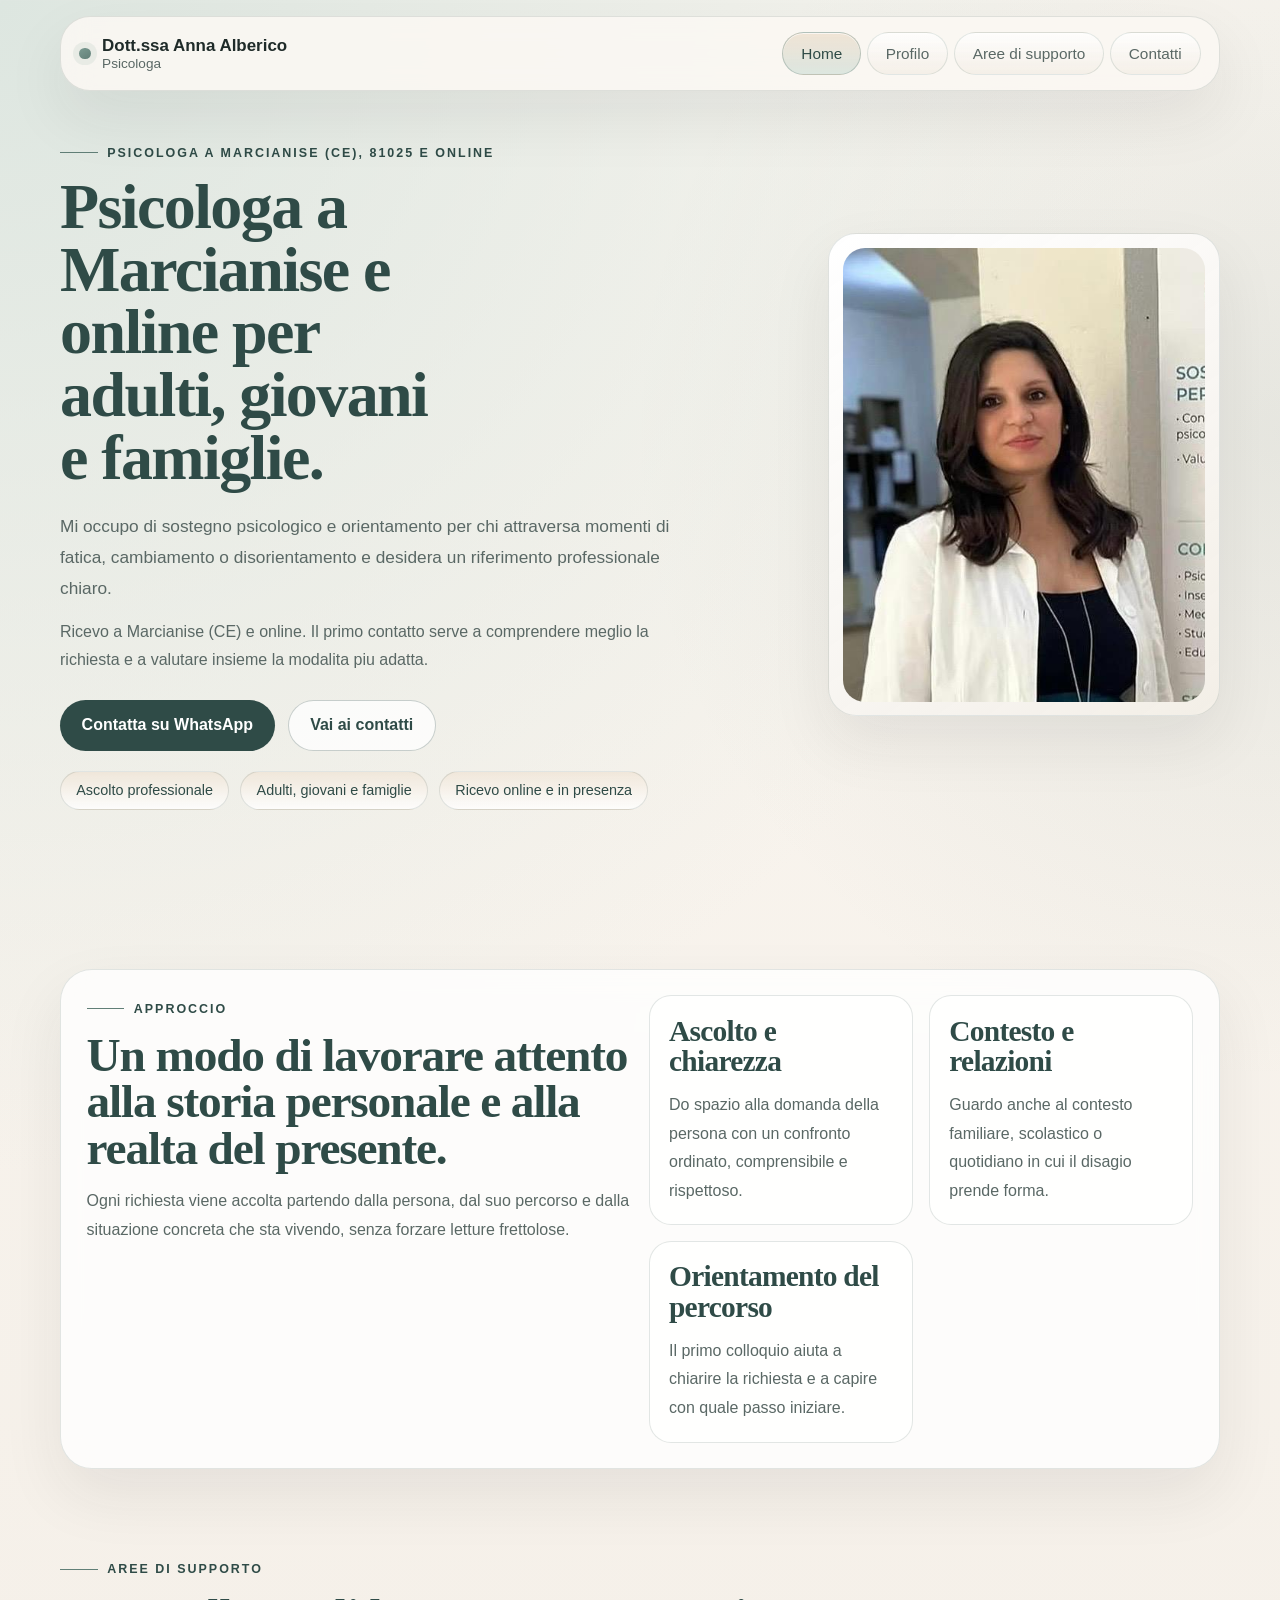
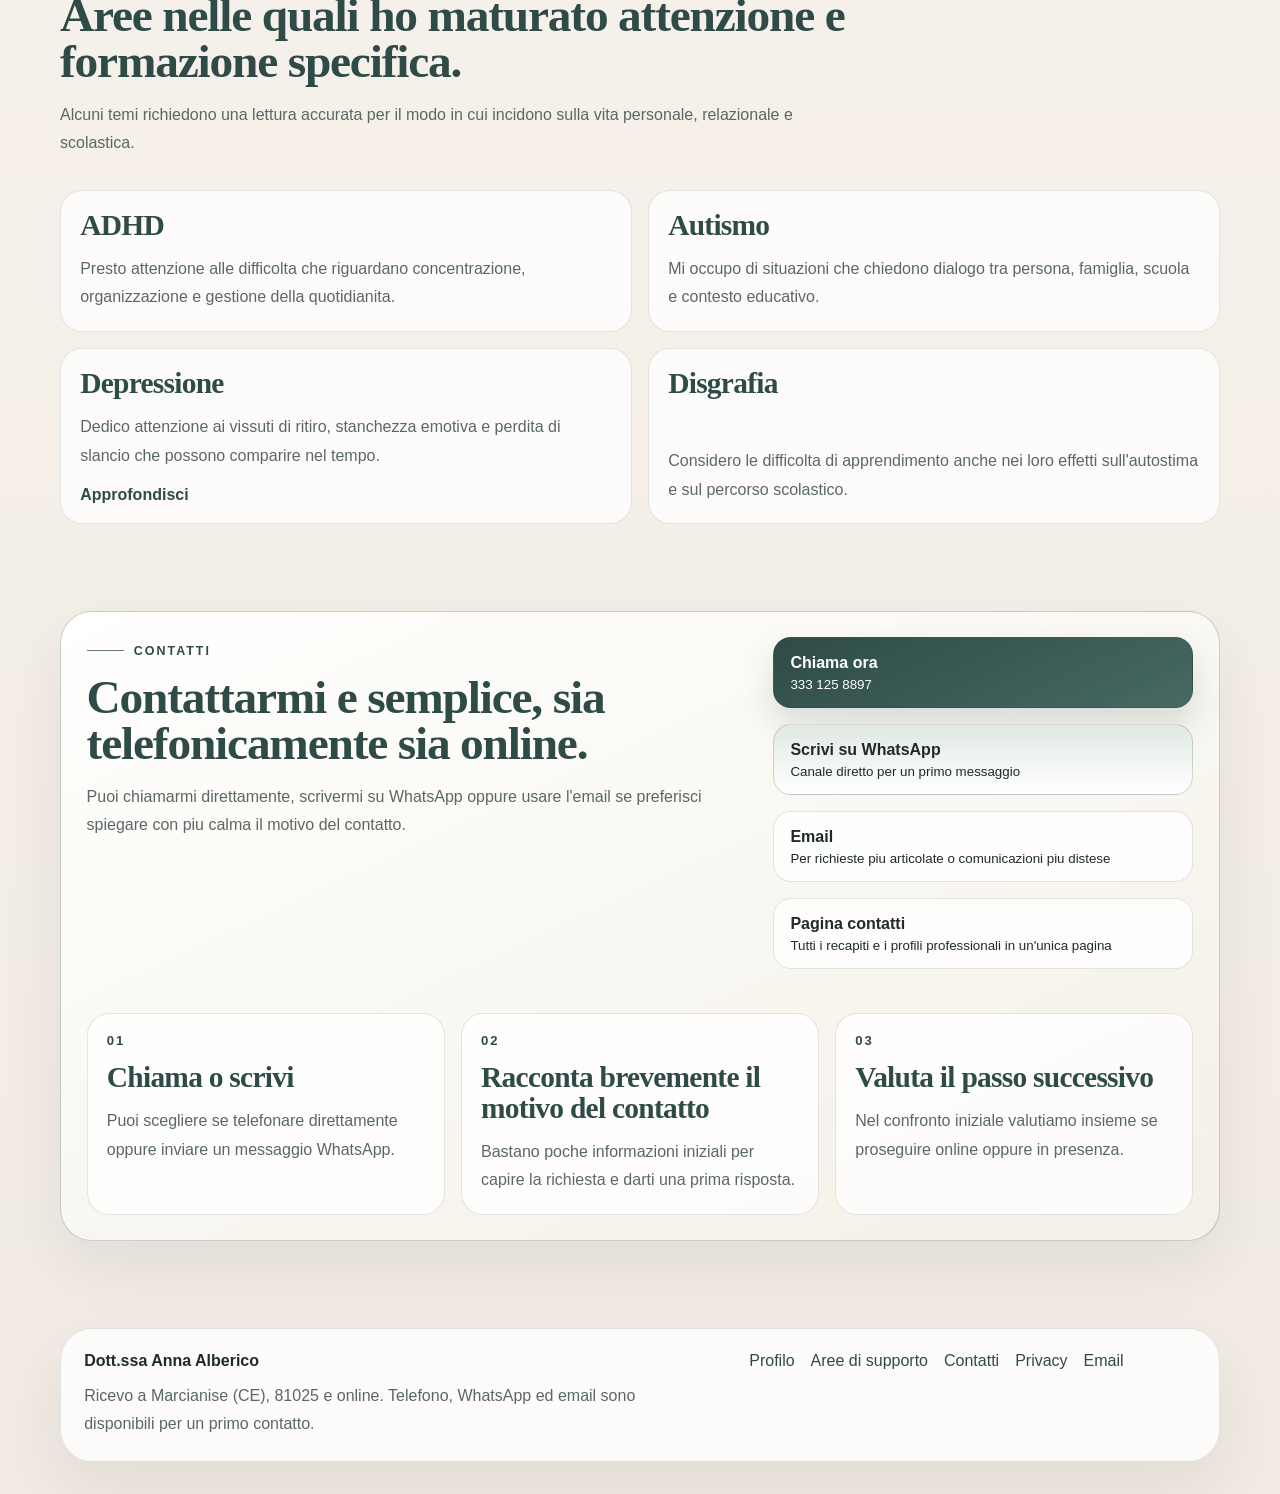
==== index.html @ aedbef0f "initial portfolio website" ====
<!doctype html>
<html lang="it">
  <head>
    <meta charset="utf-8" />
    <meta name="viewport" content="width=device-width, initial-scale=1" />
    <title>Dott.ssa Anna Alberico | Psicologa a Marcianise (CE) e online</title>
    <meta
      name="description"
      content="Psicologa a Marcianise (CE) e online. Approccio professionale, aree di supporto e contatti diretti della Dott.ssa Anna Alberico."
    />
    <link rel="canonical" href="https://dottssaannaalberico.it/" />
    <meta property="og:type" content="website" />
    <meta property="og:site_name" content="Dott.ssa Anna Alberico" />
    <meta property="og:title" content="Dott.ssa Anna Alberico | Psicologa a Marcianise (CE) e online" />
    <meta
      property="og:description"
      content="Presentazione professionale, aree di supporto e contatti diretti della Dott.ssa Anna Alberico."
    />
    <meta property="og:url" content="https://dottssaannaalberico.it/" />
    <meta property="og:image" content="https://dottssaannaalberico.it/images/og-cover.jpg" />
    <meta name="twitter:card" content="summary_large_image" />
    <meta name="theme-color" content="#f4efe7" />
    <link rel="icon" href="favicon.svg" type="image/svg+xml" />
    <link rel="stylesheet" href="assets/styles.css" />
    <script type="application/ld+json">
      {
        "@context": "https://schema.org",
        "@type": "ProfessionalService",
        "name": "Dott.ssa Anna Alberico",
        "description": "Psicologa a Marcianise (CE) e online. Approccio professionale, aree di supporto e contatti diretti.",
        "url": "https://dottssaannaalberico.it/",
        "areaServed": ["Marcianise", "Caserta", "Online"],
        "telephone": "+393331258897",
        "email": "dottoressaalberico@gmail.com",
        "provider": {
          "@type": "Person",
          "name": "Dott.ssa Anna Alberico",
          "jobTitle": "Psicologa"
        }
      }
    </script>
  </head>
  <body>
    <div class="site-shell">
      <header class="site-header">
        <div class="container site-header__inner">
          <a class="brand" href="index.html">
            <span class="brand__text">
              <strong>Dott.ssa Anna Alberico</strong>
              <small>Psicologa</small>
            </span>
          </a>
          <nav class="nav" aria-label="Navigazione principale">
            <a href="index.html" aria-current="page">Home</a>
            <a href="profilo.html">Profilo</a>
            <a href="aree-di-supporto.html">Aree di supporto</a>
            <a href="contatti.html">Contatti</a>
          </nav>
        </div>
      </header>

      <main>
        <section class="hero">
          <div class="container hero__grid">
            <div class="hero__content">
              <p class="eyebrow">Psicologa a Marcianise (CE), 81025 e online</p>
              <h1 class="hero-title">Psicologa a Marcianise e online per adulti, giovani e famiglie.</h1>
              <p class="hero__lead">
                Mi occupo di sostegno psicologico e orientamento per chi attraversa momenti di fatica, cambiamento o
                disorientamento e desidera un riferimento professionale chiaro.
              </p>
              <p class="hero__body">
                Ricevo a Marcianise (CE) e online. Il primo contatto serve a comprendere meglio la richiesta e a
                valutare insieme la modalita piu adatta.
              </p>

              <div class="actions">
                <a class="button button--primary" href="https://wa.me/393331258897" target="_blank" rel="noreferrer">
                  Contatta su WhatsApp
                </a>
                <a class="button button--ghost" href="contatti.html">Vai ai contatti</a>
              </div>

              <div class="pill-row">
                <span class="pill">Ascolto professionale</span>
                <span class="pill">Adulti, giovani e famiglie</span>
                <span class="pill">Ricevo online e in presenza</span>
              </div>
            </div>

            <div class="hero__visual">
              <div class="hero__portrait">
                <img
                  src="images/anna-alberico-portrait.jpeg"
                  alt="Ritratto professionale della Dott.ssa Anna Alberico"
                  width="519"
                  height="594"
                />
              </div>
            </div>
          </div>
        </section>

        <section class="section">
          <div class="container section-card grid grid-two section-split">
            <div class="section-header">
              <p class="eyebrow">Approccio</p>
              <h2 class="section-title">Un modo di lavorare attento alla storia personale e alla realta del presente.</h2>
              <p class="section-lead">
                Ogni richiesta viene accolta partendo dalla persona, dal suo percorso e dalla situazione concreta che
                sta vivendo, senza forzare letture frettolose.
              </p>
            </div>

            <div class="feature-grid">
              <article class="subtle-card">
                <h3>Ascolto e chiarezza</h3>
                <p>Do spazio alla domanda della persona con un confronto ordinato, comprensibile e rispettoso.</p>
              </article>
              <article class="subtle-card">
                <h3>Contesto e relazioni</h3>
                <p>Guardo anche al contesto familiare, scolastico o quotidiano in cui il disagio prende forma.</p>
              </article>
              <article class="subtle-card">
                <h3>Orientamento del percorso</h3>
                <p>Il primo colloquio aiuta a chiarire la richiesta e a capire con quale passo iniziare.</p>
              </article>
            </div>
          </div>
        </section>

        <section class="section">
          <div class="container">
            <div class="section-header">
              <p class="eyebrow">Aree di supporto</p>
              <h2 class="section-title">Aree nelle quali ho maturato attenzione e formazione specifica.</h2>
              <p class="section-lead">
                Alcuni temi richiedono una lettura accurata per il modo in cui incidono sulla vita personale,
                relazionale e scolastica.
              </p>
            </div>

            <div class="support-grid support-grid--home">
              <article class="support-card">
                <h3>ADHD</h3>
                <p>Presto attenzione alle difficolta che riguardano concentrazione, organizzazione e gestione della quotidianita.</p>
              </article>
              <article class="support-card">
                <h3>Autismo</h3>
                <p>Mi occupo di situazioni che chiedono dialogo tra persona, famiglia, scuola e contesto educativo.</p>
              </article>
              <article class="support-card">
                <h3>Depressione</h3>
                <p>Dedico attenzione ai vissuti di ritiro, stanchezza emotiva e perdita di slancio che possono comparire nel tempo.</p>
                <a class="mini-link" href="aree-di-supporto.html#depressione">Approfondisci</a>
              </article>
              <article class="support-card">
                <h3>Disgrafia</h3>
                <p>Considero le difficolta di apprendimento anche nei loro effetti sull'autostima e sul percorso scolastico.</p>
              </article>
            </div>
          </div>
        </section>

        <section class="section">
          <div class="container">
            <div class="contact-panel">
              <div>
                <p class="eyebrow">Contatti</p>
                <h2 class="section-title">Contattarmi e semplice, sia telefonicamente sia online.</h2>
                <p class="section-lead">
                  Puoi chiamarmi direttamente, scrivermi su WhatsApp oppure usare l'email se preferisci spiegare con
                  piu calma il motivo del contatto.
                </p>
              </div>

              <div class="contact-links">
                <a class="contact-link contact-link--primary" href="tel:+393331258897">
                  <span>Chiama ora</span>
                  <small>333 125 8897</small>
                </a>
                <a class="contact-link contact-link--secondary" href="https://wa.me/393331258897" target="_blank" rel="noreferrer">
                  <span>Scrivi su WhatsApp</span>
                  <small>Canale diretto per un primo messaggio</small>
                </a>
                <a class="contact-link" href="mailto:dottoressaalberico@gmail.com">
                  <span>Email</span>
                  <small>Per richieste piu articolate o comunicazioni piu distese</small>
                </a>
                <a class="contact-link" href="contatti.html">
                  <span>Pagina contatti</span>
                  <small>Tutti i recapiti e i profili professionali in un'unica pagina</small>
                </a>
              </div>

              <div class="process-strip" aria-label="Come avviene il primo contatto">
                <article class="process-step">
                  <strong>01</strong>
                  <h3>Chiama o scrivi</h3>
                  <p>Puoi scegliere se telefonare direttamente oppure inviare un messaggio WhatsApp.</p>
                </article>
                <article class="process-step">
                  <strong>02</strong>
                  <h3>Racconta brevemente il motivo del contatto</h3>
                  <p>Bastano poche informazioni iniziali per capire la richiesta e darti una prima risposta.</p>
                </article>
                <article class="process-step">
                  <strong>03</strong>
                  <h3>Valuta il passo successivo</h3>
                  <p>Nel confronto iniziale valutiamo insieme se proseguire online oppure in presenza.</p>
                </article>
              </div>
            </div>
          </div>
        </section>
      </main>

      <footer class="site-footer">
        <div class="container site-footer__inner">
          <div>
            <p class="site-footer__title">Dott.ssa Anna Alberico</p>
            <p class="site-footer__copy">
              Ricevo a Marcianise (CE), 81025 e online. Telefono, WhatsApp ed email sono disponibili per un primo contatto.
            </p>
          </div>

          <div class="site-footer__links" aria-label="Collegamenti utili">
            <a href="profilo.html">Profilo</a>
            <a href="aree-di-supporto.html">Aree di supporto</a>
            <a href="contatti.html">Contatti</a>
            <a href="privacy.html">Privacy</a>
            <a href="mailto:dottoressaalberico@gmail.com">Email</a>
          </div>
        </div>
      </footer>
    </div>
  </body>
</html>
---- assets/styles.css ----
:root {
  --bg: #f4efe7;
  --bg-soft: #fbf8f2;
  --surface: rgba(255, 255, 255, 0.78);
  --surface-strong: #fffdfa;
  --line: rgba(74, 99, 93, 0.16);
  --line-strong: rgba(47, 75, 71, 0.26);
  --text: #1f2b29;
  --text-muted: #5a6865;
  --accent: #617f77;
  --accent-deep: #2f4b47;
  --accent-soft: #dbe5df;
  --accent-warm: #efe2d2;
  --accent-sage-strong: #7c9b92;
  --shadow: 0 26px 62px rgba(32, 44, 41, 0.08);
  --container: 1160px;
  --radius-xl: 32px;
  --radius-lg: 24px;
  --radius-md: 18px;
  --radius-sm: 12px;
  --space-1: 0.5rem;
  --space-2: 0.75rem;
  --space-3: 1rem;
  --space-4: 1.5rem;
  --space-5: 2rem;
  --space-6: 3rem;
  --space-7: 4.5rem;
  --font-sans: Aptos, "Segoe UI Variable", "Segoe UI", "Helvetica Neue", sans-serif;
  --font-serif: "Iowan Old Style", Baskerville, Georgia, serif;
}

* {
  box-sizing: border-box;
}

html {
  scroll-behavior: smooth;
}

body {
  margin: 0;
  min-width: 320px;
  overflow-x: clip;
  color: var(--text);
  font-family: var(--font-sans);
  background:
    radial-gradient(circle at top left, rgba(219, 229, 223, 0.94), transparent 35%),
    radial-gradient(circle at right 14%, rgba(97, 127, 119, 0.12), transparent 22%),
    linear-gradient(180deg, #faf6f0 0%, #f1ebe3 100%);
}

body::before {
  content: "";
  position: fixed;
  inset: 0;
  pointer-events: none;
  opacity: 0.32;
  background-image:
    linear-gradient(rgba(255, 255, 255, 0.22) 1px, transparent 1px),
    linear-gradient(90deg, rgba(255, 255, 255, 0.22) 1px, transparent 1px);
  background-size: 44px 44px;
  mask-image: linear-gradient(180deg, rgba(0, 0, 0, 0.44), transparent 84%);
}

a {
  color: inherit;
  text-decoration: none;
}

img,
video {
  display: block;
  width: 100%;
  max-width: 100%;
}

button,
a {
  -webkit-tap-highlight-color: transparent;
}

:focus-visible {
  outline: 3px solid rgba(97, 127, 119, 0.5);
  outline-offset: 4px;
}

.site-shell {
  position: relative;
}

.container {
  width: min(calc(100% - 2rem), var(--container));
  margin: 0 auto;
}

.section {
  padding: clamp(3.25rem, 8vw, 5.4rem) 0;
}

.section + .section {
  padding-top: 0;
}

.section-card,
.contact-panel,
.page-hero__shell,
.site-footer__inner,
.site-header__inner {
  border: 1px solid var(--line);
  background: var(--surface);
  box-shadow: var(--shadow);
  backdrop-filter: blur(14px);
}

.section-card,
.contact-panel,
.page-hero__shell,
.site-footer__inner,
.not-found-card {
  border-radius: var(--radius-xl);
}

.section-card,
.page-hero__shell {
  padding: clamp(1.4rem, 2vw, 1.9rem);
}

.eyebrow {
  display: inline-flex;
  align-items: center;
  gap: 0.6rem;
  margin: 0 0 var(--space-3);
  color: var(--accent-deep);
  font-size: 0.78rem;
  font-weight: 800;
  letter-spacing: 0.16em;
  text-transform: uppercase;
}

.eyebrow::before {
  content: "";
  width: 2.35rem;
  height: 1px;
  background: var(--accent);
}

.section-title,
.hero-title,
.card-title,
.page-hero__title,
.subtle-card h3,
.support-card h3,
.info-card h3,
.legal-block h2,
.contact-note h2,
.profile-copy h2,
.process-step h3 {
  margin: 0;
  font-family: var(--font-serif);
  letter-spacing: -0.025em;
  color: var(--accent-deep);
}

.hero-title,
.section-title,
.page-hero__title,
.support-spotlight__copy h2 {
  line-height: 0.98;
}

.section-title {
  font-size: clamp(2rem, 3.7vw, 3.45rem);
}

.hero-title {
  max-width: 12ch;
  font-size: clamp(2.65rem, 5vw, 4.55rem);
}

.page-hero__title {
  font-size: clamp(2.2rem, 4vw, 3.7rem);
}

.section-lead,
.body-copy,
.muted,
.hero__lead,
.hero__body,
.support-spotlight__copy p,
.subtle-card p,
.support-card p,
.info-card p,
.legal-block p,
.legal-block li,
.profile-copy p,
.contact-note p,
.process-step p {
  color: var(--text-muted);
  line-height: 1.78;
}

.section-lead {
  max-width: 48rem;
  margin: 1rem 0 0;
}

.section-lead--tight {
  margin-top: 0.9rem;
}

.body-copy,
.hero__body,
.support-spotlight__copy p,
.subtle-card p,
.support-card p,
.info-card p,
.legal-block p,
.profile-copy p,
.contact-note p,
.process-step p {
  margin: 0.9rem 0 0;
}

.hero__lead {
  max-width: 40rem;
  margin: 1.35rem 0 0;
  font-size: clamp(1rem, 1.4vw, 1.08rem);
}

.hero__body {
  max-width: 38rem;
}

.grid {
  display: grid;
  gap: 1.1rem;
}

.grid-two {
  grid-template-columns: repeat(2, minmax(0, 1fr));
}

.stack {
  display: grid;
  gap: 1rem;
}

.section-split {
  align-items: start;
}

.site-header {
  position: sticky;
  top: 0;
  z-index: 20;
  padding: 1rem 0 0;
}

.site-header__inner {
  display: flex;
  align-items: center;
  justify-content: space-between;
  gap: 1rem;
  padding: 0.95rem 1.15rem;
  border-radius: 30px;
  background: rgba(251, 248, 243, 0.88);
}

.brand {
  display: inline-flex;
  align-items: center;
  gap: 0.72rem;
  min-width: 0;
}

.brand::before {
  content: "";
  width: 0.7rem;
  height: 0.7rem;
  flex: 0 0 0.7rem;
  border-radius: 50%;
  background: linear-gradient(145deg, var(--accent-sage-strong), var(--accent));
  box-shadow: 0 0 0 6px rgba(124, 155, 146, 0.12);
}

.brand__text {
  display: flex;
  flex-direction: column;
  min-width: 0;
}

.brand__text strong {
  font-size: 1.06rem;
  font-weight: 800;
}

.brand__text small {
  color: var(--text-muted);
  font-size: 0.85rem;
}

.nav {
  display: inline-flex;
  align-items: center;
  justify-content: flex-end;
  gap: 0.35rem;
  flex-wrap: wrap;
  min-width: 0;
}

.nav a {
  padding: 0.8rem 1.12rem;
  border-radius: 999px;
  border: 1px solid rgba(97, 127, 119, 0.18);
  background: linear-gradient(180deg, rgba(255, 255, 255, 0.78), rgba(244, 239, 231, 0.92));
  color: var(--text-muted);
  font-size: 0.96rem;
  line-height: 1;
  white-space: nowrap;
  transition:
    color 180ms ease,
    background 180ms ease,
    border-color 180ms ease;
}

.nav a:hover,
.nav a[aria-current="page"] {
  color: var(--accent-deep);
  background: linear-gradient(180deg, rgba(239, 226, 210, 0.9), rgba(219, 229, 223, 0.96));
  border-color: rgba(97, 127, 119, 0.34);
  box-shadow: inset 0 1px 0 rgba(255, 255, 255, 0.65);
}

.hero {
  padding: clamp(2rem, 5vw, 3rem) 0 var(--space-7);
}

.hero__grid,
.editorial-split,
.contact-panel,
.legal-layout,
.profile-intro,
.support-spotlight,
.contact-page-grid {
  display: grid;
  gap: clamp(1.25rem, 3vw, 2.5rem);
}

.hero__grid {
  grid-template-columns: minmax(0, 1.18fr) minmax(320px, 420px);
  align-items: center;
}

.hero__content {
  min-width: 0;
}

.actions {
  display: flex;
  flex-wrap: wrap;
  gap: 0.8rem;
  margin-top: 1.6rem;
}

.button {
  display: inline-flex;
  align-items: center;
  justify-content: center;
  min-height: 3.15rem;
  padding: 0.9rem 1.35rem;
  border-radius: 999px;
  font-weight: 700;
  text-align: center;
  transition:
    transform 180ms ease,
    background 180ms ease,
    color 180ms ease,
    border-color 180ms ease;
}

.button:hover {
  transform: translateY(-2px);
}

.button--primary {
  background: var(--accent-deep);
  color: white;
}

.button--ghost {
  border: 1px solid var(--line-strong);
  background: rgba(255, 255, 255, 0.76);
  color: var(--accent-deep);
}

.pill-row {
  display: flex;
  flex-wrap: wrap;
  gap: 0.7rem;
  margin-top: 1.25rem;
}

.pill {
  display: inline-flex;
  align-items: center;
  gap: 0.35rem;
  padding: 0.68rem 0.95rem;
  border: 1px solid var(--line);
  border-radius: 999px;
  background: linear-gradient(180deg, rgba(239, 226, 210, 0.65), rgba(255, 255, 255, 0.82));
  color: var(--accent-deep);
  font-size: 0.9rem;
}

.hero__visual,
.media-frame {
  position: relative;
  overflow: hidden;
  border: 1px solid var(--line);
  border-radius: 28px;
  background:
    linear-gradient(145deg, rgba(255, 255, 255, 0.92), rgba(241, 236, 228, 0.84)),
    var(--surface);
  box-shadow: var(--shadow);
}

.hero__visual {
  justify-self: end;
  width: 100%;
  max-width: 392px;
  padding: 0.85rem;
}

.hero__portrait,
.media-frame img {
  border-radius: 22px;
}

.hero__portrait {
  overflow: hidden;
  aspect-ratio: 4 / 5;
}

.hero__portrait img {
  height: 100%;
  max-height: 530px;
  object-fit: cover;
  object-position: center 16%;
}

.section-header {
  max-width: 56rem;
}

.feature-grid,
.support-grid,
.contact-links,
.contact-list,
.legal-layout,
.process-strip {
  display: grid;
  gap: 1rem;
}

.feature-grid {
  align-self: stretch;
}

.feature-grid,
.support-grid,
.legal-layout {
  grid-template-columns: repeat(2, minmax(0, 1fr));
}

.support-grid--home {
  margin-top: 2rem;
}

.subtle-card,
.support-card,
.info-card,
.contact-item,
.legal-block,
.process-step,
.contact-note {
  height: 100%;
  padding: 1.2rem;
  border: 1px solid var(--line);
  border-radius: 22px;
  background: rgba(255, 255, 255, 0.76);
}

.subtle-card,
.support-card,
.info-card,
.process-step {
  display: flex;
  flex-direction: column;
}

.subtle-card h3,
.support-card h3,
.info-card h3,
.contact-note h2,
.profile-copy h2,
.process-step h3 {
  font-size: clamp(1.45rem, 2.3vw, 1.95rem);
  line-height: 1.04;
}

.list-clean {
  display: grid;
  gap: 0.85rem;
  list-style: none;
  margin: 1rem 0 0;
  padding: 0;
}

.list-clean li {
  padding: 0.95rem 1rem;
  border: 1px solid var(--line);
  border-radius: 16px;
  background: rgba(255, 255, 255, 0.72);
  line-height: 1.62;
}

.support-card {
  justify-content: space-between;
  min-height: 100%;
}

.mini-link,
.plain-link {
  display: inline-flex;
  align-items: center;
  gap: 0.45rem;
  margin-top: 1rem;
  color: var(--accent-deep);
  font-weight: 700;
}

.page-hero {
  padding: 2rem 0 0;
}

.page-hero__shell {
  background: rgba(255, 255, 255, 0.78);
}

.profile-intro {
  grid-template-columns: minmax(0, 1.06fr) minmax(280px, 410px);
  align-items: center;
}

.media-frame {
  padding: 0.85rem;
}

.media-frame {
  justify-self: end;
  width: 100%;
  max-width: 410px;
}

.media-frame img {
  aspect-ratio: 4 / 5;
  object-fit: cover;
  object-position: center 18%;
}

.editorial-split,
.support-spotlight {
  grid-template-columns: minmax(0, 1.06fr) minmax(280px, 430px);
  align-items: start;
}

.context-panel,
.focus-panel {
  align-self: stretch;
}

.support-spotlight__copy h2 {
  font-family: var(--font-serif);
  font-size: clamp(2.1rem, 3.6vw, 3.25rem);
  color: var(--accent-deep);
}

.support-spotlight__tags {
  display: flex;
  flex-wrap: wrap;
  gap: 0.65rem;
  margin-top: 1.15rem;
}

.support-spotlight__tags span {
  padding: 0.65rem 0.92rem;
  border-radius: 999px;
  border: 1px solid var(--line);
  background: rgba(255, 255, 255, 0.74);
  color: var(--accent-deep);
  font-size: 0.9rem;
}

.contact-panel {
  grid-template-columns: minmax(0, 1fr) minmax(300px, 420px);
  align-items: start;
  padding: clamp(1.4rem, 2vw, 2rem);
  border-color: var(--line-strong);
  background:
    linear-gradient(155deg, rgba(255, 255, 255, 0.84), rgba(243, 238, 229, 0.9)),
    var(--surface-strong);
}

.contact-link {
  display: flex;
  flex-direction: column;
  gap: 0.35rem;
  padding: 0.95rem 1rem;
  border: 1px solid var(--line);
  border-radius: var(--radius-md);
  background: rgba(255, 255, 255, 0.78);
  min-width: 0;
  transition:
    transform 180ms ease,
    border-color 180ms ease,
    background 180ms ease;
}

.contact-link:hover {
  transform: translateY(-2px);
  border-color: rgba(47, 75, 71, 0.34);
  background: rgba(255, 255, 255, 0.94);
}

.contact-link span {
  font-weight: 700;
}

.contact-link--primary,
.contact-item--primary {
  border-color: rgba(47, 75, 71, 0.28);
  background:
    linear-gradient(155deg, rgba(47, 75, 71, 0.96), rgba(72, 108, 101, 0.92)),
    var(--accent-deep);
  color: white;
  box-shadow: 0 18px 32px rgba(47, 75, 71, 0.16);
}

.contact-link--primary span,
.contact-item--primary span,
.contact-link--primary small,
.contact-item--primary a {
  color: white;
}

.contact-link--secondary,
.contact-item--secondary {
  border-color: rgba(97, 127, 119, 0.28);
  background:
    linear-gradient(180deg, rgba(219, 229, 223, 0.86), rgba(255, 255, 255, 0.94)),
    rgba(255, 255, 255, 0.84);
}

.contact-link small,
.contact-item a {
  overflow-wrap: anywhere;
}

.process-strip {
  grid-column: 1 / -1;
  grid-template-columns: repeat(3, minmax(0, 1fr));
  margin-top: 0.35rem;
}

.process-step strong {
  display: block;
  color: var(--accent-deep);
  font-size: 0.82rem;
  font-weight: 800;
  letter-spacing: 0.14em;
  text-transform: uppercase;
}

.process-step h3 {
  margin-top: 0.85rem;
}

.contact-page-grid {
  grid-template-columns: minmax(0, 1fr) minmax(280px, 380px);
  align-items: start;
}

.contact-item span {
  display: block;
  color: var(--text-muted);
  font-size: 0.84rem;
  letter-spacing: 0.12em;
  text-transform: uppercase;
}

.contact-item a {
  display: inline-block;
  margin-top: 0.55rem;
  color: var(--accent-deep);
  font-size: 1.03rem;
  font-weight: 700;
}

.contact-note {
  padding: 1.35rem;
}

.legal-block ul {
  margin: 1rem 0 0;
  padding-left: 1.1rem;
}

.site-footer {
  padding: 0 0 2rem;
}

.site-footer__inner {
  display: grid;
  grid-template-columns: minmax(0, 1.3fr) minmax(0, 0.9fr);
  gap: 1.25rem;
  padding: 1.45rem;
}

.site-footer__title {
  margin: 0;
  font-weight: 800;
}

.site-footer__copy {
  margin: 0.75rem 0 0;
  max-width: 36rem;
  color: var(--text-muted);
  line-height: 1.74;
}

.site-footer__links {
  display: flex;
  flex-wrap: wrap;
  gap: 0.65rem 1rem;
  align-content: start;
}

.site-footer__links a {
  color: var(--accent-deep);
}

.not-found-card {
  max-width: 52rem;
  margin: 0 auto;
}

@media (max-width: 1080px) {
  .hero__grid {
    grid-template-columns: minmax(0, 1fr) minmax(280px, 380px);
  }

  .feature-grid,
  .support-grid,
  .legal-layout {
    grid-template-columns: 1fr;
  }
}

@media (max-width: 920px) {
  .grid-two,
  .hero__grid,
  .editorial-split,
  .contact-panel,
  .legal-layout,
  .profile-intro,
  .support-spotlight,
  .contact-page-grid,
  .site-footer__inner,
  .feature-grid,
  .support-grid,
  .process-strip {
    grid-template-columns: 1fr;
  }

  .hero {
    padding-bottom: var(--space-6);
  }

  .hero__visual,
  .media-frame {
    justify-self: center;
  }

  .hero__visual {
    max-width: min(100%, 430px);
  }

  .hero-title {
    max-width: 100%;
  }
}

@media (max-width: 780px) {
  .site-header__inner {
    align-items: flex-start;
    flex-direction: column;
    gap: 0.85rem;
    border-radius: 24px;
  }

  .nav {
    width: 100%;
    justify-content: flex-start;
  }

  .nav a {
    padding: 0.68rem 0.95rem;
    font-size: 0.92rem;
  }

  .section-card,
  .contact-panel,
  .page-hero__shell,
  .site-footer__inner,
  .not-found-card {
    padding: 1.25rem;
  }

  .site-footer__inner {
    gap: 1rem;
  }
}

@media (max-width: 560px) {
  .container {
    width: min(calc(100% - 1.25rem), var(--container));
  }

  .section {
    padding: 3rem 0;
  }

  .hero-title {
    font-size: clamp(2.1rem, 9vw, 2.9rem);
  }

  .page-hero__title,
  .section-title,
  .support-spotlight__copy h2 {
    font-size: clamp(1.95rem, 8vw, 2.55rem);
  }

  .hero__lead,
  .section-lead {
    font-size: 0.98rem;
  }

  .actions,
  .pill-row {
    gap: 0.65rem;
  }

  .button,
  .pill {
    width: 100%;
  }

  .hero__visual {
    max-width: min(100%, 340px);
    padding: 0.75rem;
  }

  .subtle-card,
  .support-card,
  .info-card,
  .contact-item,
  .legal-block,
  .process-step,
  .contact-note {
    padding: 1rem;
  }
}
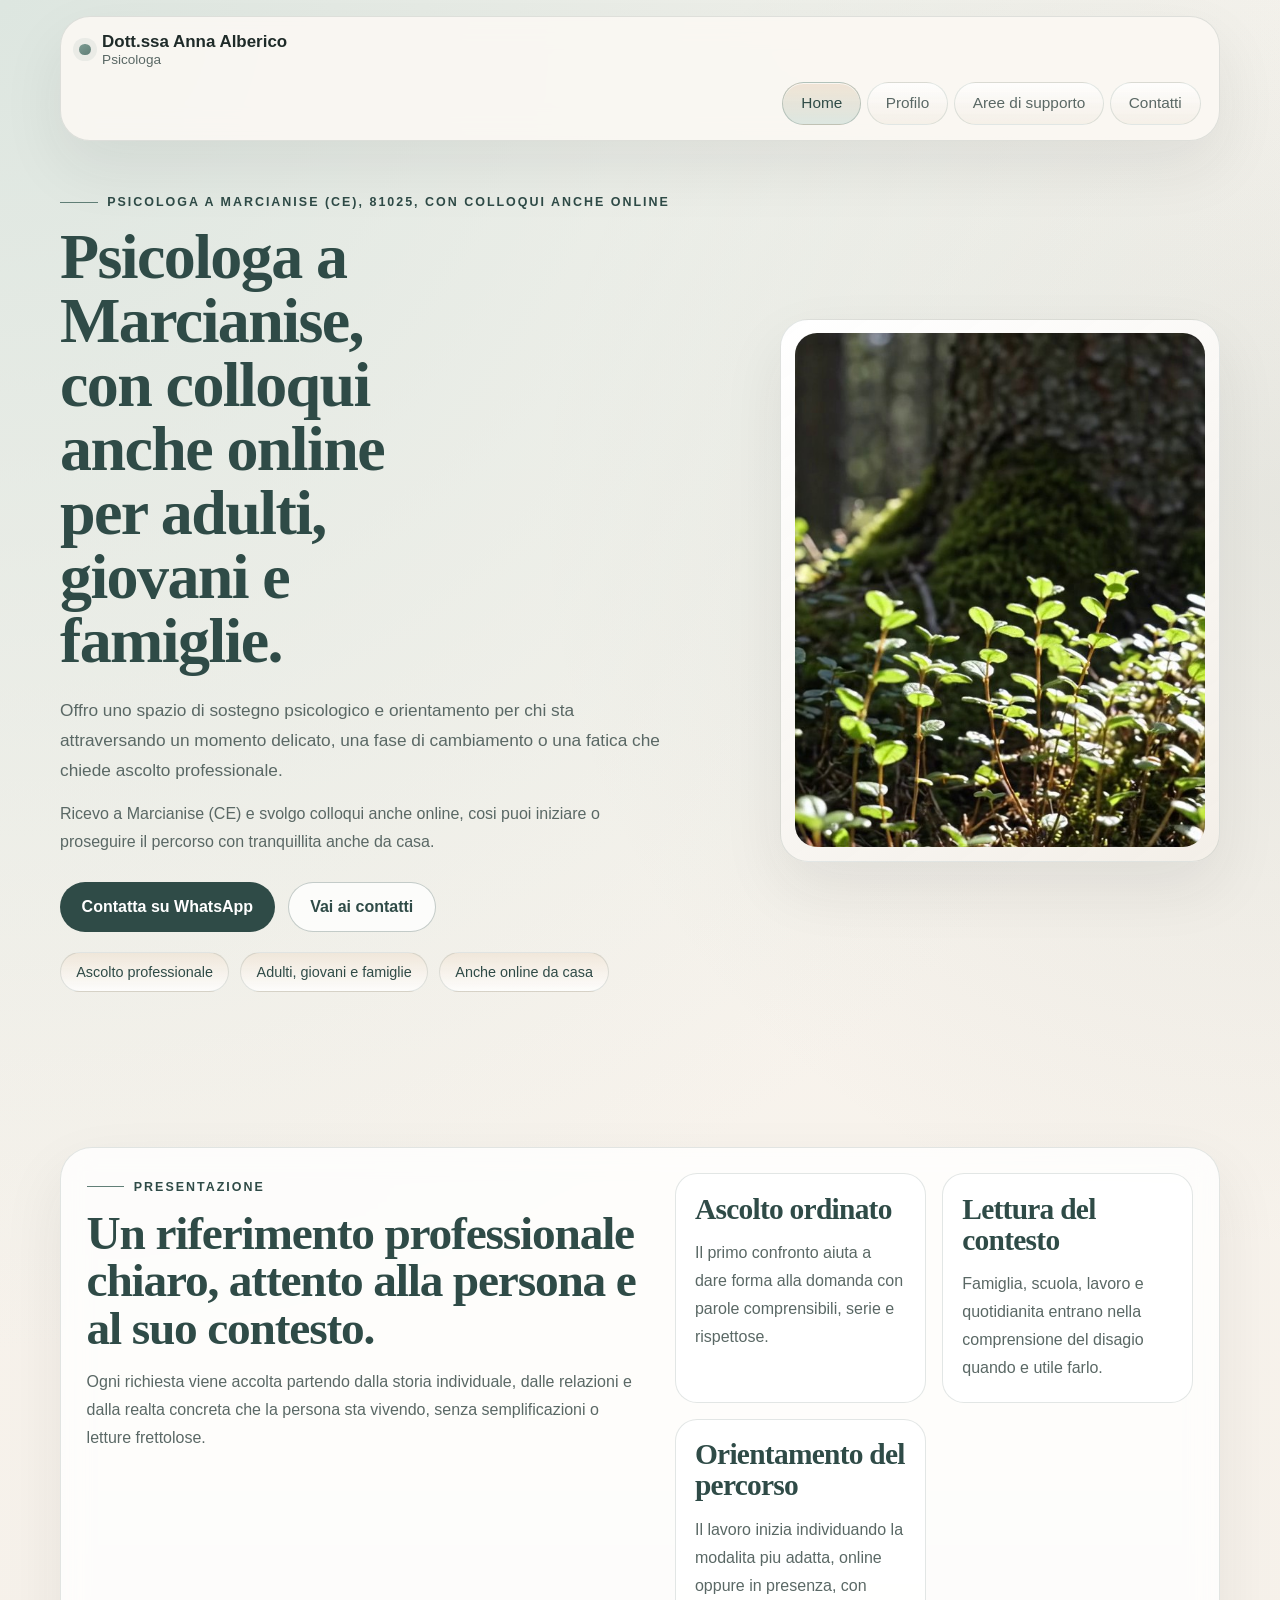
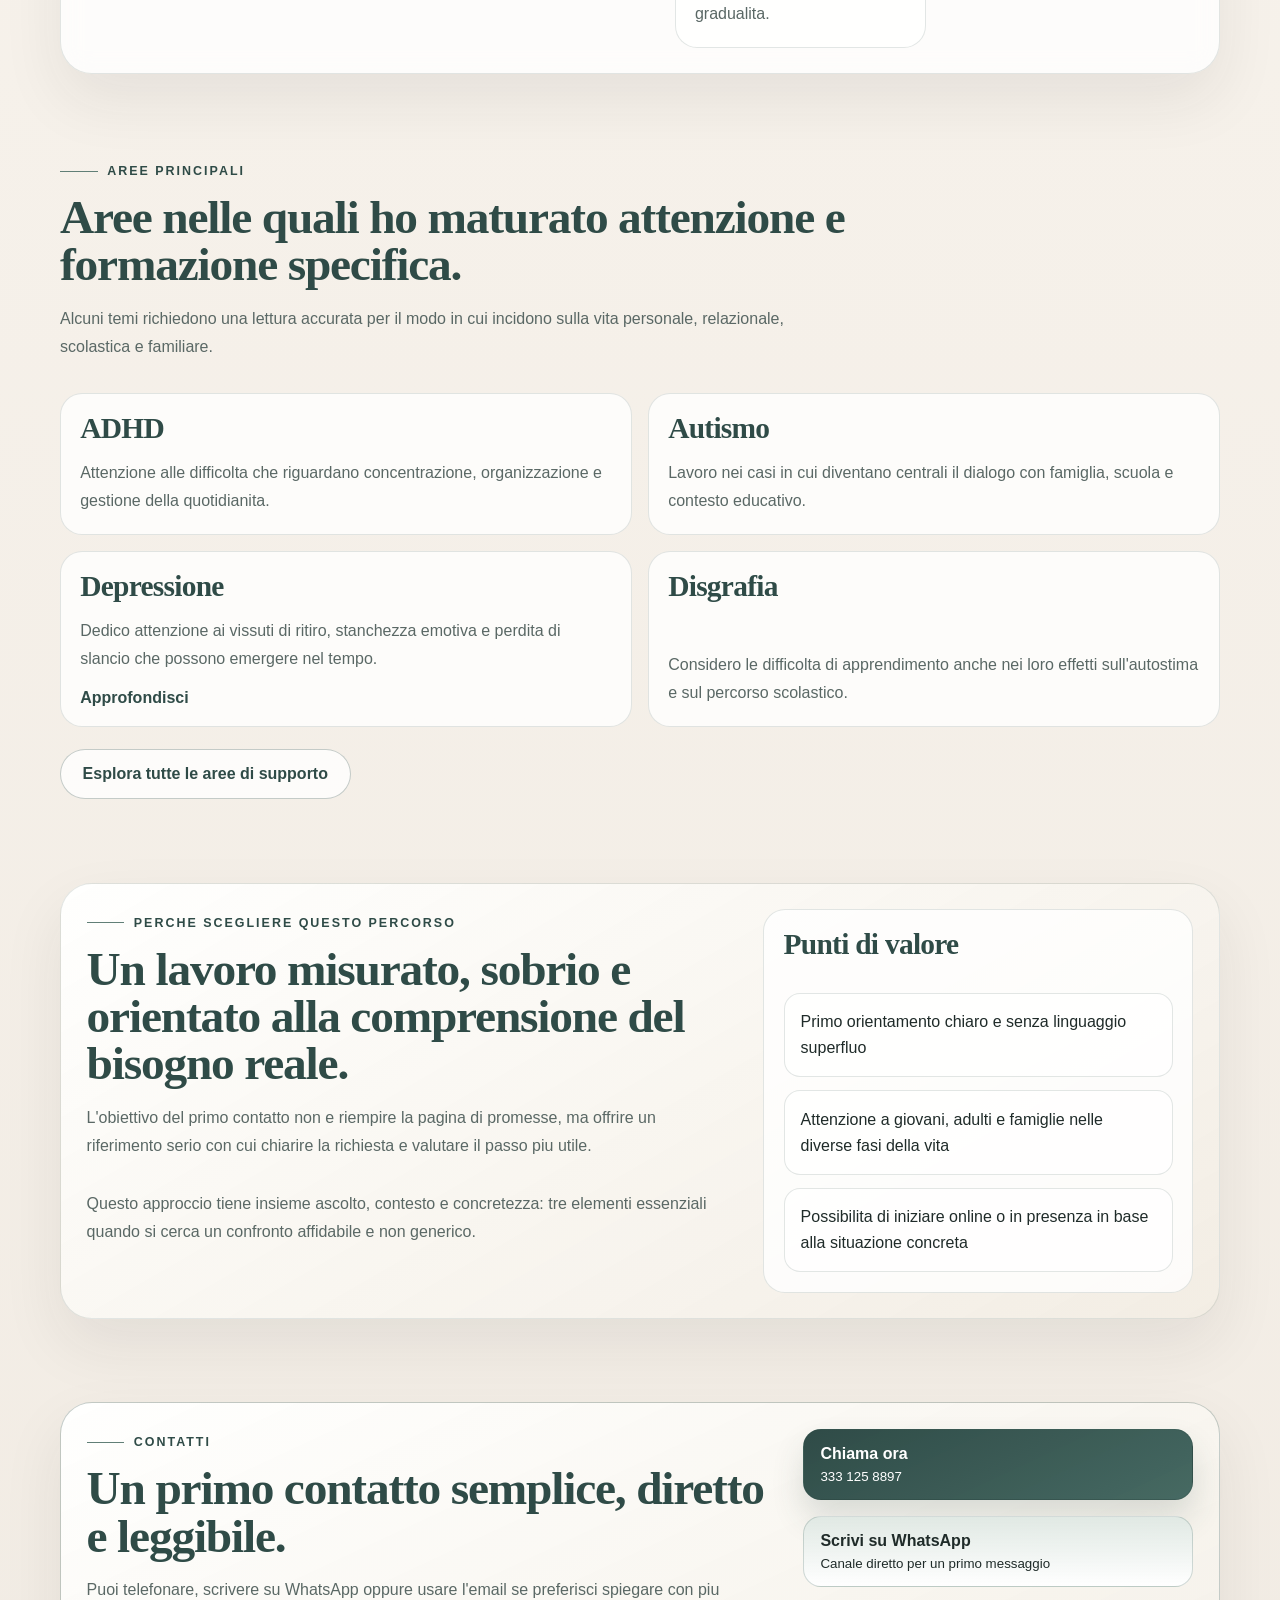
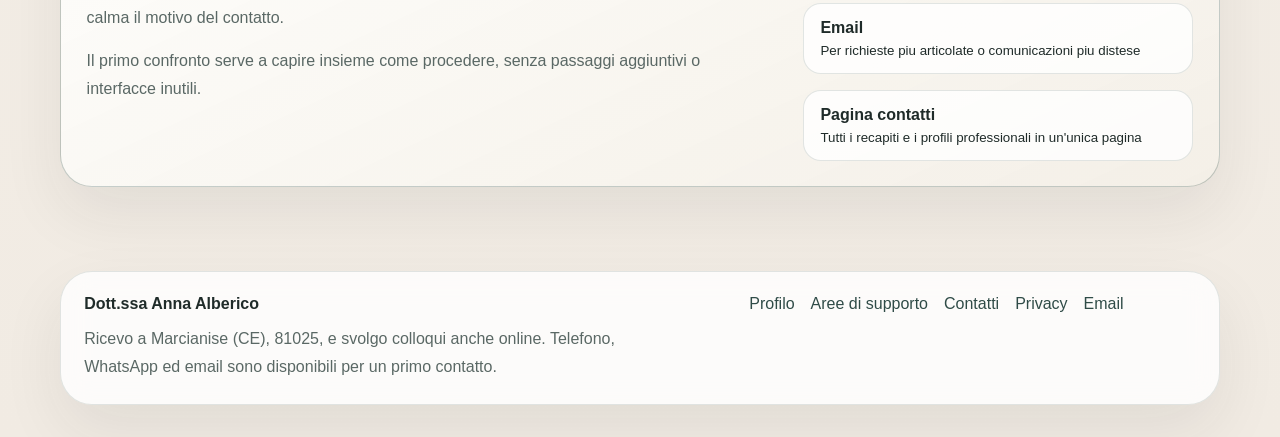
==== commit c40ffe20: "Stabilize routing, mobile layout, and hero video" ====
--- a/index.html
+++ b/index.html
@@ -3,15 +3,15 @@
   <head>
     <meta charset="utf-8" />
     <meta name="viewport" content="width=device-width, initial-scale=1" />
-    <title>Dott.ssa Anna Alberico | Psicologa a Marcianise (CE) e online</title>
+    <title>Dott.ssa Anna Alberico | Psicologa a Marcianise (CE), con colloqui anche online</title>
     <meta
       name="description"
-      content="Psicologa a Marcianise (CE) e online. Approccio professionale, aree di supporto e contatti diretti della Dott.ssa Anna Alberico."
+      content="Psicologa a Marcianise (CE), con colloqui anche online. Approccio professionale, aree di supporto e contatti diretti della Dott.ssa Anna Alberico."
     />
     <link rel="canonical" href="https://dottssaannaalberico.it/" />
     <meta property="og:type" content="website" />
     <meta property="og:site_name" content="Dott.ssa Anna Alberico" />
-    <meta property="og:title" content="Dott.ssa Anna Alberico | Psicologa a Marcianise (CE) e online" />
+    <meta property="og:title" content="Dott.ssa Anna Alberico | Psicologa a Marcianise (CE), con colloqui anche online" />
     <meta
       property="og:description"
       content="Presentazione professionale, aree di supporto e contatti diretti della Dott.ssa Anna Alberico."
@@ -20,14 +20,14 @@
     <meta property="og:image" content="https://dottssaannaalberico.it/images/og-cover.jpg" />
     <meta name="twitter:card" content="summary_large_image" />
     <meta name="theme-color" content="#f4efe7" />
-    <link rel="icon" href="favicon.svg" type="image/svg+xml" />
-    <link rel="stylesheet" href="assets/styles.css" />
+    <link rel="icon" href="/favicon.svg" type="image/svg+xml" />
+    <link rel="stylesheet" href="/assets/styles.css" />
     <script type="application/ld+json">
       {
         "@context": "https://schema.org",
         "@type": "ProfessionalService",
         "name": "Dott.ssa Anna Alberico",
-        "description": "Psicologa a Marcianise (CE) e online. Approccio professionale, aree di supporto e contatti diretti.",
+        "description": "Psicologa a Marcianise (CE), con colloqui anche online. Approccio professionale, aree di supporto e contatti diretti.",
         "url": "https://dottssaannaalberico.it/",
         "areaServed": ["Marcianise", "Caserta", "Online"],
         "telephone": "+393331258897",
@@ -39,22 +39,36 @@
         }
       }
     </script>
+    <script defer src="/assets/site.js"></script>
   </head>
   <body>
     <div class="site-shell">
-      <header class="site-header">
+      <header class="site-header" data-nav-root>
         <div class="container site-header__inner">
-          <a class="brand" href="index.html">
-            <span class="brand__text">
-              <strong>Dott.ssa Anna Alberico</strong>
-              <small>Psicologa</small>
-            </span>
-          </a>
-          <nav class="nav" aria-label="Navigazione principale">
-            <a href="index.html" aria-current="page">Home</a>
-            <a href="profilo.html">Profilo</a>
-            <a href="aree-di-supporto.html">Aree di supporto</a>
-            <a href="contatti.html">Contatti</a>
+          <div class="site-header__bar">
+            <a class="brand" href="/">
+              <span class="brand__text">
+                <strong>Dott.ssa Anna Alberico</strong>
+                <small>Psicologa</small>
+              </span>
+            </a>
+            <button
+              class="nav-toggle"
+              type="button"
+              aria-expanded="false"
+              aria-controls="site-nav"
+              aria-label="Apri il menu di navigazione"
+              data-nav-toggle
+            >
+              <span class="nav-toggle__label">Menu</span>
+              <span class="nav-toggle__icon" aria-hidden="true"></span>
+            </button>
+          </div>
+          <nav class="nav" id="site-nav" aria-label="Navigazione principale">
+            <a href="/" aria-current="page">Home</a>
+            <a href="/profilo">Profilo</a>
+            <a href="/aree-di-supporto">Aree di supporto</a>
+            <a href="/contatti">Contatti</a>
           </nav>
         </div>
       </header>
@@ -63,67 +77,73 @@
         <section class="hero">
           <div class="container hero__grid">
             <div class="hero__content">
-              <p class="eyebrow">Psicologa a Marcianise (CE), 81025 e online</p>
-              <h1 class="hero-title">Psicologa a Marcianise e online per adulti, giovani e famiglie.</h1>
+              <p class="eyebrow">Psicologa a Marcianise (CE), 81025, con colloqui anche online</p>
+              <h1 class="hero-title">Psicologa a Marcianise, con colloqui anche online per adulti, giovani e famiglie.</h1>
               <p class="hero__lead">
-                Mi occupo di sostegno psicologico e orientamento per chi attraversa momenti di fatica, cambiamento o
-                disorientamento e desidera un riferimento professionale chiaro.
+                Offro uno spazio di sostegno psicologico e orientamento per chi sta attraversando un momento delicato,
+                una fase di cambiamento o una fatica che chiede ascolto professionale.
               </p>
               <p class="hero__body">
-                Ricevo a Marcianise (CE) e online. Il primo contatto serve a comprendere meglio la richiesta e a
-                valutare insieme la modalita piu adatta.
+                Ricevo a Marcianise (CE) e svolgo colloqui anche online, cosi puoi iniziare o proseguire il percorso
+                con tranquillita anche da casa.
               </p>
 
               <div class="actions">
                 <a class="button button--primary" href="https://wa.me/393331258897" target="_blank" rel="noreferrer">
                   Contatta su WhatsApp
                 </a>
-                <a class="button button--ghost" href="contatti.html">Vai ai contatti</a>
+                <a class="button button--ghost" href="/contatti">Vai ai contatti</a>
               </div>
 
               <div class="pill-row">
                 <span class="pill">Ascolto professionale</span>
                 <span class="pill">Adulti, giovani e famiglie</span>
-                <span class="pill">Ricevo online e in presenza</span>
-              </div>
-            </div>
-
-            <div class="hero__visual">
-              <div class="hero__portrait">
-                <img
-                  src="images/anna-alberico-portrait.jpeg"
-                  alt="Ritratto professionale della Dott.ssa Anna Alberico"
-                  width="519"
-                  height="594"
-                />
-              </div>
-            </div>
-          </div>
-        </section>
-
-        <section class="section">
-          <div class="container section-card grid grid-two section-split">
+                <span class="pill">Anche online da casa</span>
+              </div>
+            </div>
+
+            <div class="hero__visual hero__visual--video">
+              <div class="hero__media hero__media--video">
+                <video
+                  class="hero__video"
+                  autoplay
+                  muted
+                  loop
+                  playsinline
+                  preload="metadata"
+                  poster="/assets/images/hero-poster.jpg"
+                  aria-label="Video introduttivo con atmosfera naturale"
+                >
+                  <source src="/assets/video/hero.mp4" type="video/mp4" />
+                </video>
+              </div>
+            </div>
+          </div>
+        </section>
+
+        <section class="section">
+          <div class="container section-card home-story">
             <div class="section-header">
-              <p class="eyebrow">Approccio</p>
-              <h2 class="section-title">Un modo di lavorare attento alla storia personale e alla realta del presente.</h2>
+              <p class="eyebrow">Presentazione</p>
+              <h2 class="section-title">Un riferimento professionale chiaro, attento alla persona e al suo contesto.</h2>
               <p class="section-lead">
-                Ogni richiesta viene accolta partendo dalla persona, dal suo percorso e dalla situazione concreta che
-                sta vivendo, senza forzare letture frettolose.
+                Ogni richiesta viene accolta partendo dalla storia individuale, dalle relazioni e dalla realta concreta
+                che la persona sta vivendo, senza semplificazioni o letture frettolose.
               </p>
             </div>
 
             <div class="feature-grid">
               <article class="subtle-card">
-                <h3>Ascolto e chiarezza</h3>
-                <p>Do spazio alla domanda della persona con un confronto ordinato, comprensibile e rispettoso.</p>
+                <h3>Ascolto ordinato</h3>
+                <p>Il primo confronto aiuta a dare forma alla domanda con parole comprensibili, serie e rispettose.</p>
               </article>
               <article class="subtle-card">
-                <h3>Contesto e relazioni</h3>
-                <p>Guardo anche al contesto familiare, scolastico o quotidiano in cui il disagio prende forma.</p>
+                <h3>Lettura del contesto</h3>
+                <p>Famiglia, scuola, lavoro e quotidianita entrano nella comprensione del disagio quando e utile farlo.</p>
               </article>
               <article class="subtle-card">
                 <h3>Orientamento del percorso</h3>
-                <p>Il primo colloquio aiuta a chiarire la richiesta e a capire con quale passo iniziare.</p>
+                <p>Il lavoro inizia individuando la modalita piu adatta, online oppure in presenza, con gradualita.</p>
               </article>
             </div>
           </div>
@@ -132,45 +152,80 @@
         <section class="section">
           <div class="container">
             <div class="section-header">
-              <p class="eyebrow">Aree di supporto</p>
+              <p class="eyebrow">Aree principali</p>
               <h2 class="section-title">Aree nelle quali ho maturato attenzione e formazione specifica.</h2>
               <p class="section-lead">
                 Alcuni temi richiedono una lettura accurata per il modo in cui incidono sulla vita personale,
-                relazionale e scolastica.
+                relazionale, scolastica e familiare.
               </p>
             </div>
 
             <div class="support-grid support-grid--home">
               <article class="support-card">
                 <h3>ADHD</h3>
-                <p>Presto attenzione alle difficolta che riguardano concentrazione, organizzazione e gestione della quotidianita.</p>
+                <p>Attenzione alle difficolta che riguardano concentrazione, organizzazione e gestione della quotidianita.</p>
               </article>
               <article class="support-card">
                 <h3>Autismo</h3>
-                <p>Mi occupo di situazioni che chiedono dialogo tra persona, famiglia, scuola e contesto educativo.</p>
+                <p>Lavoro nei casi in cui diventano centrali il dialogo con famiglia, scuola e contesto educativo.</p>
               </article>
               <article class="support-card">
                 <h3>Depressione</h3>
-                <p>Dedico attenzione ai vissuti di ritiro, stanchezza emotiva e perdita di slancio che possono comparire nel tempo.</p>
-                <a class="mini-link" href="aree-di-supporto.html#depressione">Approfondisci</a>
+                <p>Dedico attenzione ai vissuti di ritiro, stanchezza emotiva e perdita di slancio che possono emergere nel tempo.</p>
+                <a class="mini-link" href="/aree-di-supporto#depressione">Approfondisci</a>
               </article>
               <article class="support-card">
                 <h3>Disgrafia</h3>
                 <p>Considero le difficolta di apprendimento anche nei loro effetti sull'autostima e sul percorso scolastico.</p>
               </article>
             </div>
+
+            <div class="section-actions">
+              <a class="button button--ghost" href="/aree-di-supporto">Esplora tutte le aree di supporto</a>
+            </div>
+          </div>
+        </section>
+
+        <section class="section">
+          <div class="container section-card editorial-split editorial-split--home">
+            <div class="stack">
+              <div>
+                <p class="eyebrow">Perche scegliere questo percorso</p>
+                <h2 class="section-title">Un lavoro misurato, sobrio e orientato alla comprensione del bisogno reale.</h2>
+                <p class="section-lead">
+                  L'obiettivo del primo contatto non e riempire la pagina di promesse, ma offrire un riferimento serio
+                  con cui chiarire la richiesta e valutare il passo piu utile.
+                </p>
+              </div>
+              <p class="body-copy">
+                Questo approccio tiene insieme ascolto, contesto e concretezza: tre elementi essenziali quando si cerca
+                un confronto affidabile e non generico.
+              </p>
+            </div>
+
+            <aside class="subtle-card stack context-panel">
+              <h3>Punti di valore</h3>
+              <ul class="list-clean">
+                <li>Primo orientamento chiaro e senza linguaggio superfluo</li>
+                <li>Attenzione a giovani, adulti e famiglie nelle diverse fasi della vita</li>
+                <li>Possibilita di iniziare online o in presenza in base alla situazione concreta</li>
+              </ul>
+            </aside>
           </div>
         </section>
 
         <section class="section">
           <div class="container">
-            <div class="contact-panel">
+            <div class="contact-panel contact-panel--compact">
               <div>
                 <p class="eyebrow">Contatti</p>
-                <h2 class="section-title">Contattarmi e semplice, sia telefonicamente sia online.</h2>
+                <h2 class="section-title">Un primo contatto semplice, diretto e leggibile.</h2>
                 <p class="section-lead">
-                  Puoi chiamarmi direttamente, scrivermi su WhatsApp oppure usare l'email se preferisci spiegare con
-                  piu calma il motivo del contatto.
+                  Puoi telefonare, scrivere su WhatsApp oppure usare l'email se preferisci spiegare con piu calma il
+                  motivo del contatto.
+                </p>
+                <p class="contact-panel__note">
+                  Il primo confronto serve a capire insieme come procedere, senza passaggi aggiuntivi o interfacce inutili.
                 </p>
               </div>
 
@@ -187,28 +242,10 @@
                   <span>Email</span>
                   <small>Per richieste piu articolate o comunicazioni piu distese</small>
                 </a>
-                <a class="contact-link" href="contatti.html">
+                <a class="contact-link" href="/contatti">
                   <span>Pagina contatti</span>
                   <small>Tutti i recapiti e i profili professionali in un'unica pagina</small>
                 </a>
-              </div>
-
-              <div class="process-strip" aria-label="Come avviene il primo contatto">
-                <article class="process-step">
-                  <strong>01</strong>
-                  <h3>Chiama o scrivi</h3>
-                  <p>Puoi scegliere se telefonare direttamente oppure inviare un messaggio WhatsApp.</p>
-                </article>
-                <article class="process-step">
-                  <strong>02</strong>
-                  <h3>Racconta brevemente il motivo del contatto</h3>
-                  <p>Bastano poche informazioni iniziali per capire la richiesta e darti una prima risposta.</p>
-                </article>
-                <article class="process-step">
-                  <strong>03</strong>
-                  <h3>Valuta il passo successivo</h3>
-                  <p>Nel confronto iniziale valutiamo insieme se proseguire online oppure in presenza.</p>
-                </article>
               </div>
             </div>
           </div>
@@ -220,15 +257,15 @@
           <div>
             <p class="site-footer__title">Dott.ssa Anna Alberico</p>
             <p class="site-footer__copy">
-              Ricevo a Marcianise (CE), 81025 e online. Telefono, WhatsApp ed email sono disponibili per un primo contatto.
+              Ricevo a Marcianise (CE), 81025, e svolgo colloqui anche online. Telefono, WhatsApp ed email sono disponibili per un primo contatto.
             </p>
           </div>
 
           <div class="site-footer__links" aria-label="Collegamenti utili">
-            <a href="profilo.html">Profilo</a>
-            <a href="aree-di-supporto.html">Aree di supporto</a>
-            <a href="contatti.html">Contatti</a>
-            <a href="privacy.html">Privacy</a>
+            <a href="/profilo">Profilo</a>
+            <a href="/aree-di-supporto">Aree di supporto</a>
+            <a href="/contatti">Contatti</a>
+            <a href="/privacy">Privacy</a>
             <a href="mailto:dottoressaalberico@gmail.com">Email</a>
           </div>
         </div>
--- a/assets/styles.css
+++ b/assets/styles.css
@@ -1,10 +1,10 @@
 :root {
   --bg: #f4efe7;
   --bg-soft: #fbf8f2;
-  --surface: rgba(255, 255, 255, 0.78);
+  --surface: rgba(255, 255, 255, 0.8);
   --surface-strong: #fffdfa;
   --line: rgba(74, 99, 93, 0.16);
-  --line-strong: rgba(47, 75, 71, 0.26);
+  --line-strong: rgba(47, 75, 71, 0.28);
   --text: #1f2b29;
   --text-muted: #5a6865;
   --accent: #617f77;
@@ -13,6 +13,7 @@
   --accent-warm: #efe2d2;
   --accent-sage-strong: #7c9b92;
   --shadow: 0 26px 62px rgba(32, 44, 41, 0.08);
+  --shadow-soft: 0 18px 36px rgba(32, 44, 41, 0.08);
   --container: 1160px;
   --radius-xl: 32px;
   --radius-lg: 24px;
@@ -40,7 +41,7 @@
 body {
   margin: 0;
   min-width: 320px;
-  overflow-x: clip;
+  overflow-x: hidden;
   color: var(--text);
   font-family: var(--font-sans);
   background:
@@ -54,12 +55,12 @@
   position: fixed;
   inset: 0;
   pointer-events: none;
-  opacity: 0.32;
+  opacity: 0.28;
   background-image:
     linear-gradient(rgba(255, 255, 255, 0.22) 1px, transparent 1px),
     linear-gradient(90deg, rgba(255, 255, 255, 0.22) 1px, transparent 1px);
   background-size: 44px 44px;
-  mask-image: linear-gradient(180deg, rgba(0, 0, 0, 0.44), transparent 84%);
+  mask-image: linear-gradient(180deg, rgba(0, 0, 0, 0.4), transparent 84%);
 }
 
 a {
@@ -79,6 +80,10 @@
   -webkit-tap-highlight-color: transparent;
 }
 
+button {
+  font: inherit;
+}
+
 :focus-visible {
   outline: 3px solid rgba(97, 127, 119, 0.5);
   outline-offset: 4px;
@@ -94,7 +99,7 @@
 }
 
 .section {
-  padding: clamp(3.25rem, 8vw, 5.4rem) 0;
+  padding: clamp(3rem, 7vw, 5.2rem) 0;
 }
 
 .section + .section {
@@ -165,7 +170,7 @@
 .section-title,
 .page-hero__title,
 .support-spotlight__copy h2 {
-  line-height: 0.98;
+  line-height: 1;
 }
 
 .section-title {
@@ -174,7 +179,7 @@
 
 .hero-title {
   max-width: 12ch;
-  font-size: clamp(2.65rem, 5vw, 4.55rem);
+  font-size: clamp(2.6rem, 5vw, 4.45rem);
 }
 
 .page-hero__title {
@@ -194,9 +199,10 @@
 .legal-block li,
 .profile-copy p,
 .contact-note p,
-.process-step p {
+.process-step p,
+.contact-panel__note {
   color: var(--text-muted);
-  line-height: 1.78;
+  line-height: 1.75;
 }
 
 .section-lead {
@@ -217,18 +223,19 @@
 .legal-block p,
 .profile-copy p,
 .contact-note p,
-.process-step p {
+.process-step p,
+.contact-panel__note {
   margin: 0.9rem 0 0;
 }
 
 .hero__lead {
-  max-width: 40rem;
+  max-width: 38rem;
   margin: 1.35rem 0 0;
   font-size: clamp(1rem, 1.4vw, 1.08rem);
 }
 
 .hero__body {
-  max-width: 38rem;
+  max-width: 36rem;
 }
 
 .grid {
@@ -243,10 +250,6 @@
 .stack {
   display: grid;
   gap: 1rem;
-}
-
-.section-split {
-  align-items: start;
 }
 
 .site-header {
@@ -257,13 +260,18 @@
 }
 
 .site-header__inner {
+  display: grid;
+  gap: 0.9rem;
+  padding: 0.95rem 1.15rem;
+  border-radius: 30px;
+  background: rgba(251, 248, 243, 0.9);
+}
+
+.site-header__bar {
   display: flex;
   align-items: center;
   justify-content: space-between;
   gap: 1rem;
-  padding: 0.95rem 1.15rem;
-  border-radius: 30px;
-  background: rgba(251, 248, 243, 0.88);
 }
 
 .brand {
@@ -297,6 +305,67 @@
 .brand__text small {
   color: var(--text-muted);
   font-size: 0.85rem;
+}
+
+.nav-toggle {
+  display: none;
+  align-items: center;
+  gap: 0.75rem;
+  min-height: 2.9rem;
+  padding: 0.72rem 0.95rem;
+  border: 1px solid rgba(97, 127, 119, 0.2);
+  border-radius: 999px;
+  background: linear-gradient(180deg, rgba(255, 255, 255, 0.86), rgba(244, 239, 231, 0.96));
+  color: var(--accent-deep);
+  cursor: pointer;
+}
+
+.nav-toggle__label {
+  font-size: 0.95rem;
+  font-weight: 700;
+}
+
+.nav-toggle__icon {
+  position: relative;
+  width: 1.1rem;
+  height: 0.8rem;
+}
+
+.nav-toggle__icon::before,
+.nav-toggle__icon::after,
+.nav-toggle__icon {
+  background: linear-gradient(var(--accent-deep), var(--accent-deep));
+  background-repeat: no-repeat;
+}
+
+.nav-toggle__icon::before,
+.nav-toggle__icon::after {
+  content: "";
+  position: absolute;
+  left: 0;
+  width: 1.1rem;
+  height: 2px;
+  border-radius: 999px;
+  background: var(--accent-deep);
+  transition:
+    transform 180ms ease,
+    top 180ms ease,
+    opacity 180ms ease;
+}
+
+.nav-toggle__icon {
+  display: block;
+  border-radius: 999px;
+  background-position: center center;
+  background-size: 100% 2px;
+}
+
+.nav-toggle__icon::before {
+  top: 0;
+}
+
+.nav-toggle__icon::after {
+  top: calc(100% - 2px);
 }
 
 .nav {
@@ -332,7 +401,7 @@
 }
 
 .hero {
-  padding: clamp(2rem, 5vw, 3rem) 0 var(--space-7);
+  padding: clamp(1.9rem, 5vw, 3rem) 0 var(--space-7);
 }
 
 .hero__grid,
@@ -341,13 +410,14 @@
 .legal-layout,
 .profile-intro,
 .support-spotlight,
-.contact-page-grid {
+.contact-page-grid,
+.home-story {
   display: grid;
   gap: clamp(1.25rem, 3vw, 2.5rem);
 }
 
 .hero__grid {
-  grid-template-columns: minmax(0, 1.18fr) minmax(320px, 420px);
+  grid-template-columns: minmax(0, 1.08fr) minmax(320px, 440px);
   align-items: center;
 }
 
@@ -389,7 +459,7 @@
 
 .button--ghost {
   border: 1px solid var(--line-strong);
-  background: rgba(255, 255, 255, 0.76);
+  background: rgba(255, 255, 255, 0.78);
   color: var(--accent-deep);
 }
 
@@ -427,29 +497,52 @@
 .hero__visual {
   justify-self: end;
   width: 100%;
-  max-width: 392px;
+  max-width: 410px;
   padding: 0.85rem;
 }
 
-.hero__portrait,
+.hero__visual--video {
+  max-width: 440px;
+}
+
+.hero__media {
+  overflow: hidden;
+  border-radius: 22px;
+}
+
+.hero__media--video {
+  aspect-ratio: 4 / 5;
+  background:
+    radial-gradient(circle at top, rgba(255, 255, 255, 0.22), transparent 32%),
+    linear-gradient(180deg, rgba(65, 90, 84, 0.38), rgba(27, 42, 38, 0.1));
+}
+
+.hero__video {
+  height: 100%;
+  object-fit: cover;
+  object-position: center center;
+}
+
+.media-frame {
+  justify-self: end;
+  width: 100%;
+  max-width: 410px;
+  padding: 0.85rem;
+}
+
 .media-frame img {
+  aspect-ratio: 4 / 5;
   border-radius: 22px;
-}
-
-.hero__portrait {
-  overflow: hidden;
-  aspect-ratio: 4 / 5;
-}
-
-.hero__portrait img {
-  height: 100%;
-  max-height: 530px;
   object-fit: cover;
-  object-position: center 16%;
+  object-position: center 18%;
 }
 
 .section-header {
   max-width: 56rem;
+}
+
+.section-actions {
+  margin-top: 1.4rem;
 }
 
 .feature-grid,
@@ -462,8 +555,9 @@
   gap: 1rem;
 }
 
-.feature-grid {
-  align-self: stretch;
+.home-story {
+  grid-template-columns: minmax(0, 1.06fr) minmax(0, 1fr);
+  align-items: start;
 }
 
 .feature-grid,
@@ -487,7 +581,7 @@
   padding: 1.2rem;
   border: 1px solid var(--line);
   border-radius: 22px;
-  background: rgba(255, 255, 255, 0.76);
+  background: rgba(255, 255, 255, 0.78);
 }
 
 .subtle-card,
@@ -505,7 +599,7 @@
 .profile-copy h2,
 .process-step h3 {
   font-size: clamp(1.45rem, 2.3vw, 1.95rem);
-  line-height: 1.04;
+  line-height: 1.06;
 }
 
 .list-clean {
@@ -544,34 +638,24 @@
 }
 
 .page-hero__shell {
-  background: rgba(255, 255, 255, 0.78);
+  background: rgba(255, 255, 255, 0.8);
 }
 
 .profile-intro {
   grid-template-columns: minmax(0, 1.06fr) minmax(280px, 410px);
   align-items: center;
-}
-
-.media-frame {
-  padding: 0.85rem;
-}
-
-.media-frame {
-  justify-self: end;
-  width: 100%;
-  max-width: 410px;
-}
-
-.media-frame img {
-  aspect-ratio: 4 / 5;
-  object-fit: cover;
-  object-position: center 18%;
 }
 
 .editorial-split,
 .support-spotlight {
   grid-template-columns: minmax(0, 1.06fr) minmax(280px, 430px);
   align-items: start;
+}
+
+.editorial-split--home {
+  background:
+    linear-gradient(150deg, rgba(255, 255, 255, 0.84), rgba(242, 236, 226, 0.94)),
+    var(--surface-strong);
 }
 
 .context-panel,
@@ -607,8 +691,12 @@
   padding: clamp(1.4rem, 2vw, 2rem);
   border-color: var(--line-strong);
   background:
-    linear-gradient(155deg, rgba(255, 255, 255, 0.84), rgba(243, 238, 229, 0.9)),
+    linear-gradient(155deg, rgba(255, 255, 255, 0.84), rgba(243, 238, 229, 0.92)),
     var(--surface-strong);
+}
+
+.contact-panel--compact {
+  grid-template-columns: minmax(0, 1.05fr) minmax(300px, 390px);
 }
 
 .contact-link {
@@ -618,7 +706,7 @@
   padding: 0.95rem 1rem;
   border: 1px solid var(--line);
   border-radius: var(--radius-md);
-  background: rgba(255, 255, 255, 0.78);
+  background: rgba(255, 255, 255, 0.8);
   min-width: 0;
   transition:
     transform 180ms ease,
@@ -629,7 +717,7 @@
 .contact-link:hover {
   transform: translateY(-2px);
   border-color: rgba(47, 75, 71, 0.34);
-  background: rgba(255, 255, 255, 0.94);
+  background: rgba(255, 255, 255, 0.96);
 }
 
 .contact-link span {
@@ -690,7 +778,7 @@
   align-items: start;
 }
 
-.contact-item span {
+.contact-item:not(.contact-item--primary) span {
   display: block;
   color: var(--text-muted);
   font-size: 0.84rem;
@@ -698,7 +786,7 @@
   text-transform: uppercase;
 }
 
-.contact-item a {
+.contact-item:not(.contact-item--primary) a {
   display: inline-block;
   margin-top: 0.55rem;
   color: var(--accent-deep);
@@ -756,9 +844,10 @@
 
 @media (max-width: 1080px) {
   .hero__grid {
-    grid-template-columns: minmax(0, 1fr) minmax(280px, 380px);
-  }
-
+    grid-template-columns: minmax(0, 1fr) minmax(300px, 390px);
+  }
+
+  .home-story,
   .feature-grid,
   .support-grid,
   .legal-layout {
@@ -801,21 +890,51 @@
 }
 
 @media (max-width: 780px) {
+  .site-header {
+    padding-top: 0.75rem;
+  }
+
   .site-header__inner {
-    align-items: flex-start;
-    flex-direction: column;
-    gap: 0.85rem;
+    gap: 0.8rem;
+    padding: 0.9rem 1rem;
     border-radius: 24px;
   }
 
+  .nav-toggle {
+    display: inline-flex;
+  }
+
   .nav {
+    display: none;
     width: 100%;
-    justify-content: flex-start;
+    grid-template-columns: 1fr;
+    gap: 0.65rem;
+  }
+
+  .site-header[data-nav-open="true"] .nav {
+    display: grid;
+  }
+
+  .site-header[data-nav-open="true"] .nav-toggle__icon {
+    background-size: 0 0;
+  }
+
+  .site-header[data-nav-open="true"] .nav-toggle__icon::before {
+    top: calc(50% - 1px);
+    transform: rotate(45deg);
+  }
+
+  .site-header[data-nav-open="true"] .nav-toggle__icon::after {
+    top: calc(50% - 1px);
+    transform: rotate(-45deg);
   }
 
   .nav a {
-    padding: 0.68rem 0.95rem;
-    font-size: 0.92rem;
+    width: 100%;
+    justify-content: center;
+    padding: 0.92rem 1rem;
+    font-size: 0.95rem;
+    text-align: center;
   }
 
   .section-card,
@@ -833,41 +952,55 @@
 
 @media (max-width: 560px) {
   .container {
-    width: min(calc(100% - 1.25rem), var(--container));
+    width: min(calc(100% - 1.1rem), var(--container));
   }
 
   .section {
-    padding: 3rem 0;
+    padding: 2.65rem 0;
+  }
+
+  .hero {
+    padding-top: 1.5rem;
   }
 
   .hero-title {
-    font-size: clamp(2.1rem, 9vw, 2.9rem);
+    font-size: clamp(2rem, 8.8vw, 2.8rem);
+    line-height: 1.02;
   }
 
   .page-hero__title,
   .section-title,
   .support-spotlight__copy h2 {
-    font-size: clamp(1.95rem, 8vw, 2.55rem);
+    font-size: clamp(1.9rem, 8vw, 2.5rem);
   }
 
   .hero__lead,
-  .section-lead {
+  .section-lead,
+  .body-copy,
+  .hero__body {
     font-size: 0.98rem;
-  }
-
-  .actions,
+    line-height: 1.68;
+  }
+
+  .actions {
+    gap: 0.7rem;
+  }
+
+  .button {
+    width: 100%;
+  }
+
   .pill-row {
-    gap: 0.65rem;
-  }
-
-  .button,
+    gap: 0.55rem;
+  }
+
   .pill {
-    width: 100%;
+    font-size: 0.86rem;
   }
 
   .hero__visual {
-    max-width: min(100%, 340px);
-    padding: 0.75rem;
+    max-width: 100%;
+    padding: 0.72rem;
   }
 
   .subtle-card,
@@ -879,4 +1012,110 @@
   .contact-note {
     padding: 1rem;
   }
-}
+
+  .contact-link {
+    padding: 0.92rem;
+  }
+
+  .site-footer__copy {
+    font-size: 0.95rem;
+    line-height: 1.62;
+  }
+}
+
+@media (max-width: 430px) {
+  .site-header__inner {
+    padding: 0.82rem 0.88rem;
+  }
+
+  .site-header__bar {
+    min-width: 0;
+  }
+
+  .brand {
+    min-width: 0;
+    flex: 1 1 auto;
+  }
+
+  .brand__text strong {
+    font-size: 0.9rem;
+  }
+
+  .brand__text small {
+    font-size: 0.74rem;
+  }
+
+  .nav-toggle {
+    min-height: 2.7rem;
+    min-width: 2.7rem;
+    padding: 0.65rem 0.72rem;
+    gap: 0;
+  }
+
+  .nav-toggle__label {
+    display: none;
+  }
+
+  .hero-title {
+    font-size: clamp(1.72rem, 8.8vw, 2.2rem);
+  }
+
+  .section-title,
+  .page-hero__title,
+  .support-spotlight__copy h2 {
+    font-size: clamp(1.58rem, 7.4vw, 2rem);
+  }
+
+  .hero__lead,
+  .hero__body,
+  .section-lead {
+    font-size: 0.95rem;
+  }
+
+  .button,
+  .nav a,
+  .contact-link,
+  .contact-item a {
+    font-size: 0.95rem;
+  }
+
+  .site-footer__links {
+    gap: 0.5rem 0.85rem;
+  }
+}
+
+@media (max-width: 360px) {
+  .container {
+    width: min(calc(100% - 0.9rem), var(--container));
+  }
+
+  .site-header__bar {
+    display: grid;
+    grid-template-columns: 1fr;
+    gap: 0.55rem;
+  }
+
+  .nav-toggle {
+    padding: 0.58rem 0.64rem;
+    min-width: 2.5rem;
+    min-height: 2.5rem;
+    margin-left: 0;
+    justify-self: start;
+  }
+
+  .hero-title {
+    font-size: 1.62rem;
+  }
+
+  .brand__text small {
+    display: none;
+  }
+
+  .section-card,
+  .contact-panel,
+  .page-hero__shell,
+  .site-footer__inner,
+  .not-found-card {
+    padding: 1.05rem;
+  }
+}
